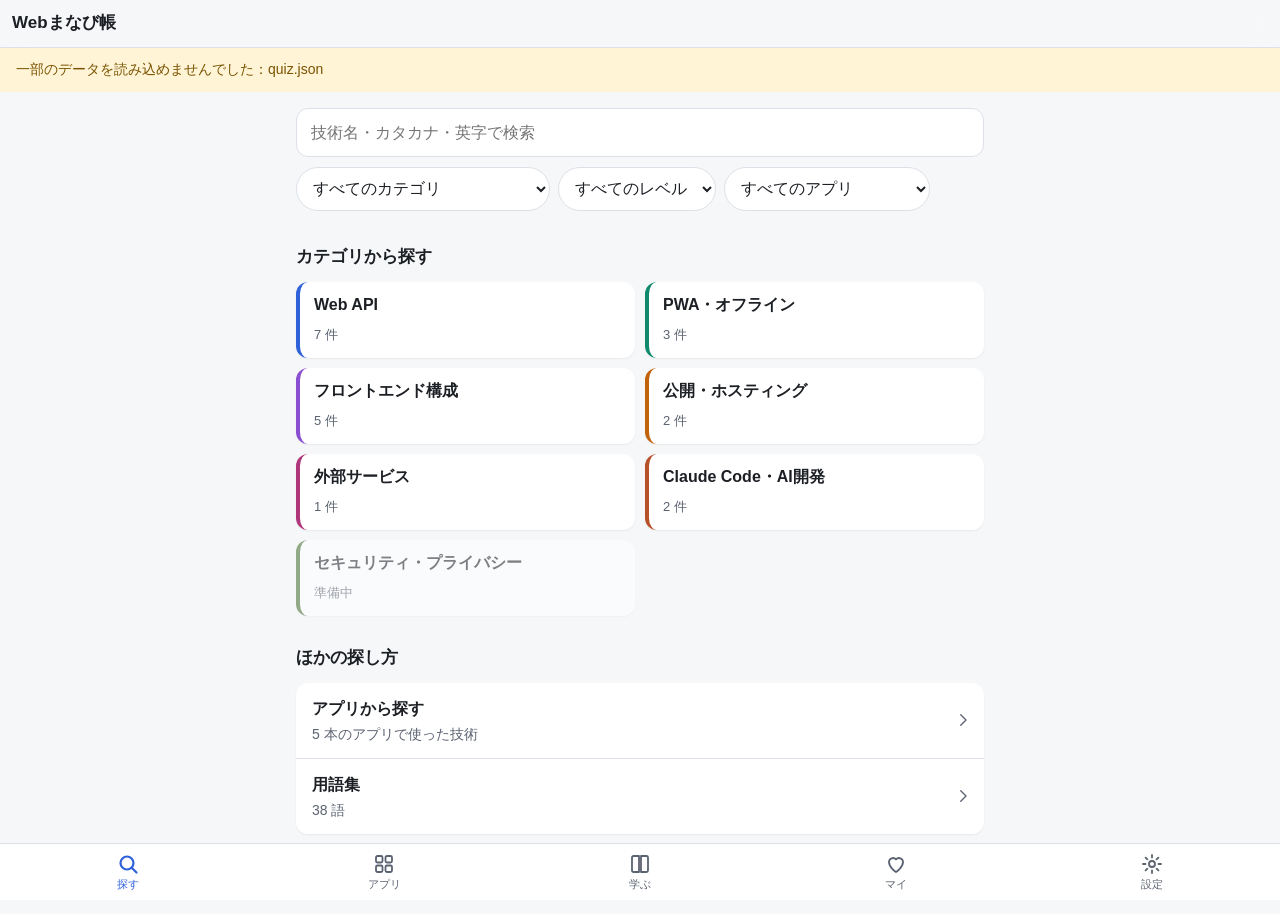
==== index.html @ 824781ec "フェーズ1：検索・詳細画面・アプリ一覧と技術項目20件 - データスキーマ（js/types.js）と data/ の JSON（技術項目20件、アプリ5本、用語38語） - ハッシュルーティング、下" ====
<!DOCTYPE html>
<html lang="ja">
<head>
  <meta charset="UTF-8">
  <meta name="viewport" content="width=device-width, initial-scale=1, viewport-fit=cover">
  <title>Webまなび帳</title>
  <meta name="description" content="自作アプリで使った Web 技術やサービスを、解説とコード例で学ぶ学習用アプリ">
  <meta name="theme-color" content="#f6f7f9" media="(prefers-color-scheme: light)">
  <meta name="theme-color" content="#15171c" media="(prefers-color-scheme: dark)">
  <meta name="color-scheme" content="light dark">
  <link rel="stylesheet" href="./css/app.css">
  <script type="module" src="./js/main.js"></script>
</head>
<body>
  <a class="skip-link" href="#view">本文へ移動</a>
  <header class="topbar">
    <button type="button" id="back" class="topbar-back" hidden aria-label="戻る">
      <svg viewBox="0 0 24 24" class="icon" aria-hidden="true"><path d="M15 5l-7 7 7 7"/></svg>
    </button>
    <h1 id="header-title" class="topbar-title">Webまなび帳</h1>
  </header>
  <div id="banners" class="banners"></div>

  <main id="view" class="view" tabindex="-1">
    <p class="loading">読み込み中…</p>
  </main>

  <nav class="tabbar" aria-label="メインメニュー">
    <a href="#/search" data-tab="search">
      <svg viewBox="0 0 24 24" class="icon" aria-hidden="true"><circle cx="11" cy="11" r="6.5"/><path d="M16 16l4.5 4.5"/></svg>
      <span>探す</span>
    </a>
    <a href="#/apps" data-tab="apps">
      <svg viewBox="0 0 24 24" class="icon" aria-hidden="true"><rect x="4" y="4" width="6.5" height="6.5" rx="1.5"/><rect x="13.5" y="4" width="6.5" height="6.5" rx="1.5"/><rect x="4" y="13.5" width="6.5" height="6.5" rx="1.5"/><rect x="13.5" y="13.5" width="6.5" height="6.5" rx="1.5"/></svg>
      <span>アプリ</span>
    </a>
    <a href="#/learn" data-tab="learn">
      <svg viewBox="0 0 24 24" class="icon" aria-hidden="true"><path d="M4 5.5A1.5 1.5 0 0 1 5.5 4H11v16H5.5A1.5 1.5 0 0 1 4 18.5z"/><path d="M13 4h5.5A1.5 1.5 0 0 1 20 5.5v13a1.5 1.5 0 0 1-1.5 1.5H13z"/></svg>
      <span>学ぶ</span>
    </a>
    <a href="#/my" data-tab="my">
      <svg viewBox="0 0 24 24" class="icon" aria-hidden="true"><path d="M12 20s-7-4.4-7-10a4 4 0 0 1 7-2.6A4 4 0 0 1 19 10c0 5.6-7 10-7 10z"/></svg>
      <span>マイ</span>
    </a>
    <a href="#/settings" data-tab="settings">
      <svg viewBox="0 0 24 24" class="icon" aria-hidden="true"><circle cx="12" cy="12" r="3"/><path d="M12 3v2.5M12 18.5V21M3 12h2.5M18.5 12H21M5.6 5.6l1.8 1.8M16.6 16.6l1.8 1.8M5.6 18.4l1.8-1.8M16.6 7.4l1.8-1.8"/></svg>
      <span>設定</span>
    </a>
  </nav>
</body>
</html>
---- css/app.css ----
/* Webまなび帳 — スタイル
   色はすべて :root の変数で定義し、ダークモードで上書きする。
   タップできる要素は 44px 以上、入力欄の文字は 16px 以上（iOS の自動ズーム対策）。 */

:root {
  color-scheme: light dark;
  --bg: #f6f7f9;
  --surface: #ffffff;
  --surface-2: #eef0f4;
  --text: #1c1f24;
  --text-2: #5b6270;
  --border: #dde1e7;
  --accent: #2f62d8;
  --accent-text: #ffffff;
  --accent-soft: #e5ecfb;
  --warn-bg: #fff4d6;
  --warn-text: #7a5300;
  --stale-bg: #fde8e4;
  --stale-text: #9a2a14;
  --code-bg: #eef0f4;
  --shadow: 0 1px 2px rgba(0, 0, 0, 0.06);
  --cat-web-api: #2f62d8;
  --cat-pwa: #0f8a6b;
  --cat-frontend: #8a4fd0;
  --cat-hosting: #c2620a;
  --cat-service: #b0367a;
  --cat-claude-code: #b8502a;
  --cat-security: #3f6b2a;
  --app-0: #d9483b;
  --app-1: #2f7fd8;
  --app-2: #6a4fd8;
  --app-3: #1f7a4d;
  --app-4: #d0692a;
  --app-5: #5b6270;
  --radius: 12px;
  --tabbar-h: 56px;
  --topbar-h: 48px;
  --font: -apple-system, BlinkMacSystemFont, "Hiragino Sans", "Hiragino Kaku Gothic ProN", "Noto Sans JP", "Segoe UI", "Yu Gothic UI", "Meiryo", sans-serif;
  --mono: ui-monospace, "SF Mono", Menlo, Consolas, "BIZ UDGothic", monospace;
}

@media (prefers-color-scheme: dark) {
  :root {
    --bg: #15171c;
    --surface: #1f2228;
    --surface-2: #2a2e36;
    --text: #e8eaee;
    --text-2: #a4abb8;
    --border: #353a44;
    --accent: #7ea4ff;
    --accent-text: #0e1320;
    --accent-soft: #24304d;
    --warn-bg: #3d3014;
    --warn-text: #f5d37a;
    --stale-bg: #45221b;
    --stale-text: #ffb4a2;
    --code-bg: #2a2e36;
    --shadow: none;
    --cat-web-api: #7ea4ff;
    --cat-pwa: #4fd1a8;
    --cat-frontend: #c49bff;
    --cat-hosting: #ffae5e;
    --cat-service: #ff8cc6;
    --cat-claude-code: #ff9e76;
    --cat-security: #9bd47a;
  }
}

*, *::before, *::after { box-sizing: border-box; }

html {
  -webkit-text-size-adjust: 100%;
  text-size-adjust: 100%;
  font-size: 100%;
}
html[data-font-size="large"] { font-size: 118.75%; }

body {
  margin: 0;
  background: var(--bg);
  color: var(--text);
  font-family: var(--font);
  font-size: 1rem;
  line-height: 1.7;
  -webkit-tap-highlight-color: transparent;
  padding-top: calc(var(--topbar-h) + env(safe-area-inset-top));
  padding-bottom: calc(var(--tabbar-h) + env(safe-area-inset-bottom) + 16px);
}

a { color: var(--accent); }
button, input, select, textarea { font: inherit; color: inherit; }
input, select, textarea { font-size: max(16px, 1rem); }

.icon {
  width: 24px;
  height: 24px;
  fill: none;
  stroke: currentColor;
  stroke-width: 1.8;
  stroke-linecap: round;
  stroke-linejoin: round;
  flex: none;
}

.visually-hidden {
  position: absolute !important;
  width: 1px; height: 1px;
  overflow: hidden;
  clip: rect(0 0 0 0);
  white-space: nowrap;
}

.skip-link {
  position: absolute;
  left: -9999px;
}
.skip-link:focus {
  left: 8px;
  top: calc(env(safe-area-inset-top) + 8px);
  z-index: 100;
  background: var(--surface);
  padding: 8px 12px;
}

/* ---------- 上部バー ---------- */
.topbar {
  position: fixed;
  inset: 0 0 auto 0;
  z-index: 20;
  height: calc(var(--topbar-h) + env(safe-area-inset-top));
  padding: env(safe-area-inset-top) calc(12px + env(safe-area-inset-right)) 0 calc(12px + env(safe-area-inset-left));
  display: flex;
  align-items: center;
  gap: 4px;
  background: color-mix(in srgb, var(--bg) 88%, transparent);
  -webkit-backdrop-filter: blur(12px);
  backdrop-filter: blur(12px);
  border-bottom: 1px solid var(--border);
}
.topbar-title {
  margin: 0;
  font-size: 1.0625rem;
  font-weight: 700;
  white-space: nowrap;
  overflow: hidden;
  text-overflow: ellipsis;
}
.topbar-back {
  width: 44px;
  height: 44px;
  margin-left: -10px;
  display: grid;
  place-items: center;
  border: 0;
  background: none;
  color: var(--accent);
  border-radius: 10px;
  cursor: pointer;
}
.topbar-back[hidden] { display: none; }

.banners {
  position: sticky;
  top: calc(var(--topbar-h) + env(safe-area-inset-top));
  z-index: 15;
}
.banner {
  padding: 10px 16px;
  font-size: 0.875rem;
}
.banner-warn { background: var(--warn-bg); color: var(--warn-text); }

/* ---------- 下部タブバー ---------- */
.tabbar {
  position: fixed;
  inset: auto 0 0 0;
  z-index: 20;
  display: flex;
  padding: 0 env(safe-area-inset-right) env(safe-area-inset-bottom) env(safe-area-inset-left);
  background: color-mix(in srgb, var(--surface) 92%, transparent);
  -webkit-backdrop-filter: blur(12px);
  backdrop-filter: blur(12px);
  border-top: 1px solid var(--border);
}
.tabbar a {
  flex: 1;
  min-height: var(--tabbar-h);
  display: flex;
  flex-direction: column;
  align-items: center;
  justify-content: center;
  gap: 2px;
  color: var(--text-2);
  text-decoration: none;
  font-size: 0.6875rem;
  line-height: 1.2;
}
.tabbar a.active { color: var(--accent); }
.tabbar a.active .icon { stroke-width: 2.2; }

/* ---------- 本文 ---------- */
.view {
  max-width: 720px;
  margin: 0 auto;
  outline: none;
}
.page {
  padding: 16px calc(16px + env(safe-area-inset-right)) 8px calc(16px + env(safe-area-inset-left));
}
.loading, .empty, .muted { color: var(--text-2); }
.loading { padding: 32px 16px; text-align: center; }
.small { font-size: 0.8125rem; }
.lead { color: var(--text-2); margin: 0 0 12px; }

.page-title {
  font-size: 1.5rem;
  line-height: 1.35;
  margin: 4px 0 6px;
  overflow-wrap: anywhere;
}
.section-title {
  font-size: 1.0625rem;
  margin: 28px 0 10px;
}
.group-title {
  font-size: 0.9375rem;
  color: var(--text-2);
  margin: 18px 0 8px;
}
.notice {
  background: var(--warn-bg);
  color: var(--warn-text);
  border-radius: var(--radius);
  padding: 10px 14px;
  font-size: 0.875rem;
}

code {
  font-family: var(--mono);
  font-size: 0.875em;
  background: var(--code-bg);
  border-radius: 5px;
  padding: 0.1em 0.35em;
  overflow-wrap: anywhere;
}

/* ---------- ボタン ---------- */
.btn {
  display: inline-flex;
  align-items: center;
  justify-content: center;
  min-height: 44px;
  padding: 8px 16px;
  border-radius: 10px;
  border: 1px solid var(--border);
  background: var(--surface);
  color: var(--text);
  text-decoration: none;
  font-weight: 600;
  cursor: pointer;
}
.btn-primary {
  background: var(--accent);
  border-color: var(--accent);
  color: var(--accent-text);
}
.btn-block { display: flex; width: 100%; margin-top: 16px; }
.btn:disabled { opacity: 0.5; cursor: default; }

/* ---------- 検索 ---------- */
.search-form { margin: 0 0 10px; }
.search-input {
  width: 100%;
  min-height: 44px;
  padding: 10px 14px;
  border-radius: 12px;
  border: 1px solid var(--border);
  background: var(--surface);
  -webkit-appearance: none;
  appearance: none;
}
.search-input:focus { outline: 2px solid var(--accent); outline-offset: 0; border-color: transparent; }
.filters {
  display: flex;
  gap: 8px;
  overflow-x: auto;
  padding-bottom: 4px;
  scrollbar-width: none;
}
.filters::-webkit-scrollbar { display: none; }
.filter-select {
  flex: none;
  min-height: 44px;
  max-width: 70vw;
  padding: 8px 12px;
  border-radius: 22px;
  border: 1px solid var(--border);
  background: var(--surface);
}
.filter-select.on {
  border-color: var(--accent);
  background: var(--accent-soft);
  color: var(--accent);
}
.result-count { color: var(--text-2); font-size: 0.8125rem; margin: 12px 0 6px; }

/* ---------- 一覧 ---------- */
.list {
  list-style: none;
  margin: 0;
  padding: 0;
  background: var(--surface);
  border-radius: var(--radius);
  box-shadow: var(--shadow);
  overflow: hidden;
}
.list > li + li { border-top: 1px solid var(--border); }
.row {
  display: flex;
  align-items: center;
  gap: 12px;
  min-height: 56px;
  padding: 12px 12px 12px 16px;
  color: inherit;
  text-decoration: none;
}
.row:active { background: var(--surface-2); }
.row-main { flex: 1; min-width: 0; }
.row-title {
  font-weight: 700;
  display: flex;
  flex-wrap: wrap;
  align-items: center;
  gap: 6px;
  overflow-wrap: anywhere;
}
.row-summary {
  color: var(--text-2);
  font-size: 0.875rem;
  line-height: 1.55;
  margin-top: 2px;
  display: -webkit-box;
  -webkit-line-clamp: 2;
  -webkit-box-orient: vertical;
  overflow: hidden;
}
.row-meta {
  display: flex;
  flex-wrap: wrap;
  align-items: center;
  gap: 8px;
  margin-top: 6px;
}
.row-apps { display: inline-flex; gap: 3px; }
.icon-chevron { width: 18px; height: 18px; color: var(--text-2); }

/* ---------- バッジ ---------- */
.badges { display: flex; flex-wrap: wrap; gap: 6px; margin: 6px 0 0; }
.badge {
  display: inline-block;
  font-size: 0.75rem;
  font-weight: 600;
  line-height: 1.5;
  padding: 1px 8px;
  border-radius: 999px;
  white-space: nowrap;
}
.badge-cat {
  color: var(--cat, var(--accent));
  background: color-mix(in srgb, var(--cat, var(--accent)) 12%, transparent);
}
.badge-level { background: var(--surface-2); color: var(--text-2); }
.badge-unverified { background: var(--warn-bg); color: var(--warn-text); }
.badge-stale { background: var(--stale-bg); color: var(--stale-text); }
.cat-web-api { --cat: var(--cat-web-api); }
.cat-pwa { --cat: var(--cat-pwa); }
.cat-frontend { --cat: var(--cat-frontend); }
.cat-hosting { --cat: var(--cat-hosting); }
.cat-service { --cat: var(--cat-service); }
.cat-claude-code { --cat: var(--cat-claude-code); }
.cat-security { --cat: var(--cat-security); }

.chip {
  display: inline-block;
  font-size: 0.75rem;
  padding: 1px 8px;
  border-radius: 6px;
  background: var(--surface-2);
  color: var(--text-2);
}

/* アプリのアイコン（頭文字） */
.app-icon {
  display: inline-grid;
  place-items: center;
  flex: none;
  color: #fff;
  font-weight: 700;
  border-radius: 6px;
  background: var(--app, var(--app-5));
}
.app-icon-sm { width: 20px; height: 20px; font-size: 0.6875rem; border-radius: 5px; }
.app-icon-lg { width: 44px; height: 44px; font-size: 1.25rem; border-radius: 11px; }
.app-color-0 { --app: var(--app-0); }
.app-color-1 { --app: var(--app-1); }
.app-color-2 { --app: var(--app-2); }
.app-color-3 { --app: var(--app-3); }
.app-color-4 { --app: var(--app-4); }
.app-color-5 { --app: var(--app-5); }

/* ---------- カテゴリ ---------- */
.cat-grid {
  list-style: none;
  margin: 0;
  padding: 0;
  display: grid;
  grid-template-columns: repeat(2, minmax(0, 1fr));
  gap: 10px;
}
.cat-card {
  display: flex;
  flex-direction: column;
  justify-content: space-between;
  gap: 4px;
  min-height: 76px;
  padding: 12px 14px;
  border-radius: var(--radius);
  background: var(--surface);
  box-shadow: var(--shadow);
  border-left: 4px solid var(--cat, var(--accent));
  color: inherit;
  text-decoration: none;
}
.cat-card:active { background: var(--surface-2); }
.cat-card.disabled { opacity: 0.55; }
.cat-name { font-weight: 700; line-height: 1.4; }
.cat-count { font-size: 0.8125rem; color: var(--text-2); }

/* ---------- 詳細 ---------- */
.topic-head { margin-bottom: 12px; }
.aka { color: var(--text-2); font-size: 0.875rem; margin: 0; }
.summary {
  font-size: 1.0625rem;
  background: var(--surface);
  border-radius: var(--radius);
  padding: 14px 16px;
  margin: 12px 0 0;
  box-shadow: var(--shadow);
}
.topic-section p { margin: 0 0 10px; }
.bullets { margin: 0; padding-left: 1.3em; }
.bullets li + li { margin-top: 6px; }
.callout {
  margin-top: 14px;
  padding: 12px 14px;
  border-radius: var(--radius);
  background: var(--accent-soft);
}
.callout-title { font-weight: 700; margin: 0 0 4px !important; }
.callout p:last-child { margin-bottom: 0; }

.term {
  display: inline;
  padding: 0;
  border: 0;
  background: none;
  color: var(--accent);
  text-decoration: underline dotted;
  text-underline-offset: 3px;
  cursor: pointer;
  /* 行の中の語なので高さは広げないが、指で押しやすいよう上下にも当たり判定を持たせる */
  position: relative;
}
.term::after {
  content: "";
  position: absolute;
  inset: -10px -2px;
}

.card {
  background: var(--surface);
  border-radius: var(--radius);
  box-shadow: var(--shadow);
  padding: 12px 16px;
}
.app-uses { display: grid; gap: 10px; }
.app-use-head {
  display: inline-flex;
  align-items: center;
  gap: 8px;
  min-height: 44px;
  font-weight: 700;
  color: inherit;
  text-decoration: none;
}
.app-use p:last-child { margin-bottom: 0; }

.links { list-style: none; margin: 0; padding: 0; }
.links li {
  display: flex;
  align-items: center;
  flex-wrap: wrap;
  gap: 8px;
  min-height: 44px;
  padding: 4px 0;
}
.links li + li { border-top: 1px solid var(--border); }
.link-kind {
  flex: none;
  font-size: 0.6875rem;
  font-weight: 700;
  padding: 1px 6px;
  border-radius: 5px;
  background: var(--surface-2);
  color: var(--text-2);
}
.ext-link {
  display: inline-flex;
  align-items: center;
  gap: 4px;
  min-height: 44px;
  overflow-wrap: anywhere;
}
.icon-ext { width: 16px; height: 16px; }

.app-head { display: flex; align-items: center; gap: 12px; }
.app-head .page-title { margin: 0; }

/* ---------- 用語集 ---------- */
.glossary { margin: 0; }
.glossary dt {
  font-weight: 700;
  margin-top: 16px;
  display: flex;
  align-items: baseline;
  gap: 8px;
  flex-wrap: wrap;
}
.reading { font-weight: 400; font-size: 0.8125rem; color: var(--text-2); }
.glossary dd { margin: 4px 0 0; padding-bottom: 12px; border-bottom: 1px solid var(--border); }
.glossary dd p { margin: 0; }
.more { display: inline-flex; align-items: center; min-height: 44px; }

/* ---------- ポップアップ ---------- */
.popup {
  width: min(92vw, 480px);
  max-height: 80vh;
  padding: 0;
  border: 0;
  border-radius: 16px;
  background: var(--surface);
  color: var(--text);
  box-shadow: 0 10px 40px rgba(0, 0, 0, 0.3);
}
.popup::backdrop { background: rgba(0, 0, 0, 0.4); }
.popup-body { padding: 18px 18px 14px; }
.popup-reading { margin: 0; font-size: 0.8125rem; color: var(--text-2); }
.popup-title { margin: 0 0 8px; font-size: 1.25rem; }
.popup-desc { margin: 0 0 14px; }
.popup-actions { display: flex; flex-wrap: wrap; gap: 8px; justify-content: flex-end; }

/* ---------- 設定 ---------- */
.radio-group {
  border: 0;
  margin: 0 0 12px;
  padding: 0;
}
.radio-group legend { font-weight: 700; margin-bottom: 4px; padding: 0; }
.radio {
  display: flex;
  align-items: center;
  gap: 10px;
  min-height: 44px;
  cursor: pointer;
}
.radio input { width: 20px; height: 20px; margin: 0; accent-color: var(--accent); }
.kv {
  display: grid;
  grid-template-columns: auto 1fr;
  gap: 6px 16px;
  margin: 16px 0 0;
  font-size: 0.875rem;
}
.kv dt { color: var(--text-2); }
.kv dd { margin: 0; }
.prose p, .prose li { overflow-wrap: anywhere; }

/* ---------- トースト ---------- */
.toast {
  position: fixed;
  left: 50%;
  bottom: calc(var(--tabbar-h) + env(safe-area-inset-bottom) + 12px);
  z-index: 50;
  max-width: calc(100vw - 32px);
  transform: translate(-50%, 20px);
  opacity: 0;
  pointer-events: none;
  background: var(--text);
  color: var(--bg);
  padding: 10px 16px;
  border-radius: 12px;
  font-size: 0.875rem;
  transition: opacity 0.2s, transform 0.2s;
}
.toast.show { opacity: 1; transform: translate(-50%, 0); }

@media (prefers-reduced-motion: reduce) {
  .toast { transition: none; }
}
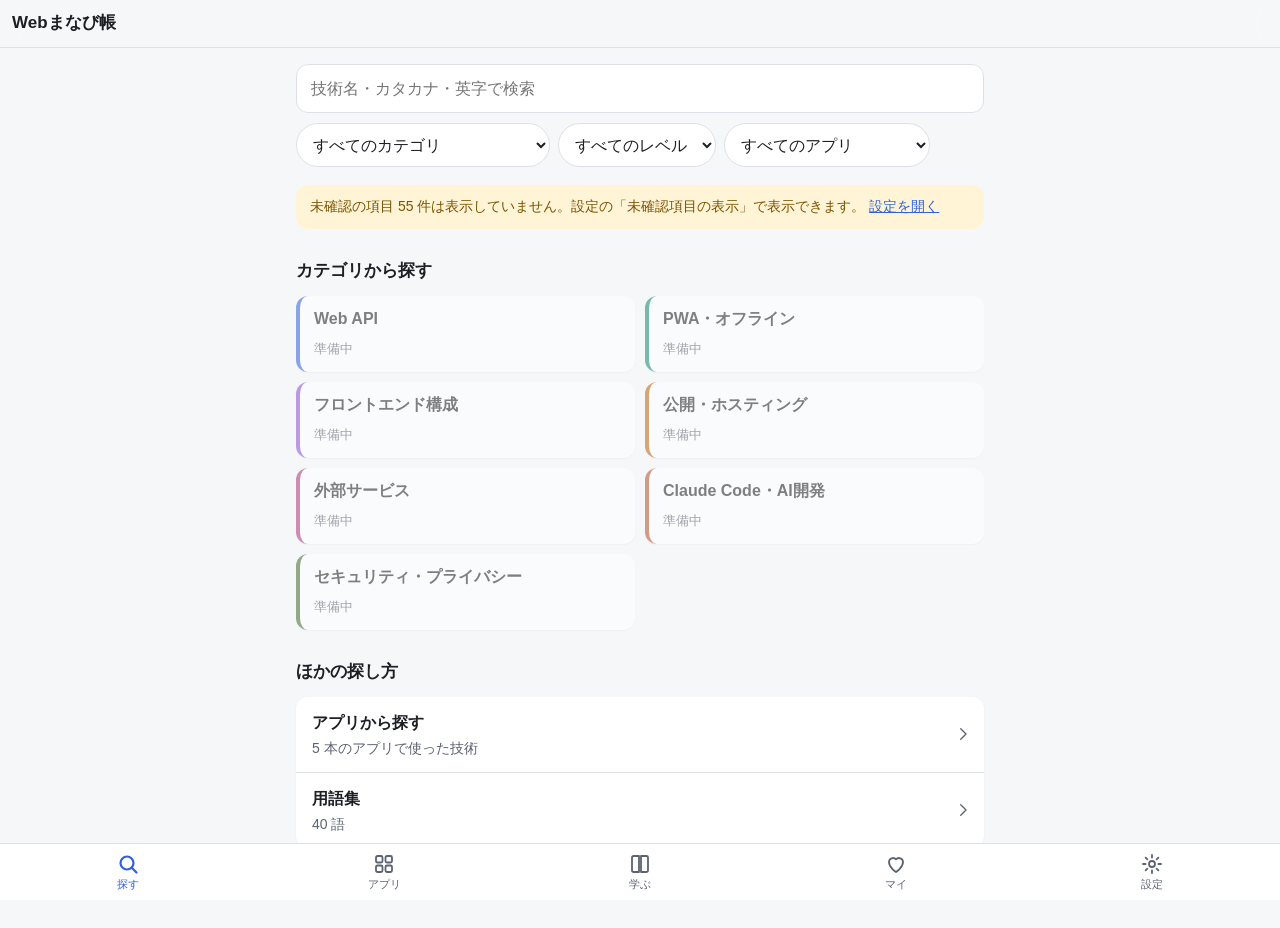
==== commit 3b70b340: "フェーズ4：PWA化、GoatCounter、設定・ヘルプの仕上げ、ミニデモ、技術項目55件 - PWA：manifest.json、sw.js（キャッシュファースト、版付きキャッシュ、更新バナー）、" ====
--- a/index.html
+++ b/index.html
@@ -8,6 +8,14 @@
   <meta name="theme-color" content="#f6f7f9" media="(prefers-color-scheme: light)">
   <meta name="theme-color" content="#15171c" media="(prefers-color-scheme: dark)">
   <meta name="color-scheme" content="light dark">
+  <meta name="format-detection" content="telephone=no">
+  <link rel="manifest" href="./manifest.json">
+  <link rel="icon" href="./icons/icon.svg" type="image/svg+xml">
+  <link rel="apple-touch-icon" href="./icons/icon-180.png">
+  <meta name="mobile-web-app-capable" content="yes">
+  <meta name="apple-mobile-web-app-capable" content="yes">
+  <meta name="apple-mobile-web-app-title" content="Webまなび帳">
+  <meta name="apple-mobile-web-app-status-bar-style" content="default">
   <link rel="stylesheet" href="./css/app.css">
   <script type="module" src="./js/main.js"></script>
 </head>
--- a/css/app.css
+++ b/css/app.css
@@ -18,6 +18,9 @@
   --stale-bg: #fde8e4;
   --stale-text: #9a2a14;
   --code-bg: #eef0f4;
+  --danger: #c62828;
+  --ok: #1f7a4d;
+  --fav: #e0a100;
   --shadow: 0 1px 2px rgba(0, 0, 0, 0.06);
   --cat-web-api: #2f62d8;
   --cat-pwa: #0f8a6b;
@@ -55,6 +58,9 @@
     --stale-bg: #45221b;
     --stale-text: #ffb4a2;
     --code-bg: #2a2e36;
+    --danger: #ff8a80;
+    --ok: #7ee2a8;
+    --fav: #ffd24d;
     --shadow: none;
     --cat-web-api: #7ea4ff;
     --cat-pwa: #4fd1a8;
@@ -67,6 +73,7 @@
 }
 
 *, *::before, *::after { box-sizing: border-box; }
+[hidden] { display: none !important; }
 
 html {
   -webkit-text-size-adjust: 100%;
@@ -484,6 +491,7 @@
   padding: 12px 16px;
 }
 .app-uses { display: grid; gap: 10px; }
+.app-uses > * { min-width: 0; }
 .app-use-head {
   display: inline-flex;
   align-items: center;
@@ -562,7 +570,7 @@
 /* ---------- 設定 ---------- */
 .radio-group {
   border: 0;
-  margin: 0 0 12px;
+  margin: 16px 0 12px;
   padding: 0;
 }
 .radio-group legend { font-weight: 700; margin-bottom: 4px; padding: 0; }
@@ -574,6 +582,8 @@
   cursor: pointer;
 }
 .radio input { width: 20px; height: 20px; margin: 0; accent-color: var(--accent); }
+.check { display: flex; align-items: center; gap: 10px; min-height: 44px; cursor: pointer; }
+.check input { width: 22px; height: 22px; margin: 0; accent-color: var(--accent); }
 .kv {
   display: grid;
   grid-template-columns: auto 1fr;
@@ -584,6 +594,328 @@
 .kv dt { color: var(--text-2); }
 .kv dd { margin: 0; }
 .prose p, .prose li { overflow-wrap: anywhere; }
+
+/* ---------- 詳細：お気に入り・コード抜粋・メモ ---------- */
+.title-row { display: flex; align-items: flex-start; gap: 8px; }
+.title-row .page-title { flex: 1; min-width: 0; }
+.fav-btn {
+  flex: none;
+  width: 44px;
+  height: 44px;
+  margin-right: -8px;
+  border: 0;
+  background: none;
+  font-size: 1.6rem;
+  line-height: 1;
+  color: var(--text-2);
+  cursor: pointer;
+  border-radius: 10px;
+}
+.fav-btn.on { color: var(--fav); }
+
+.snippet {
+  margin: 12px 0 0;
+  border: 1px solid var(--border);
+  border-radius: 10px;
+  overflow: hidden;
+  background: var(--code-bg);
+}
+.snippet-head {
+  display: flex;
+  align-items: center;
+  justify-content: space-between;
+  gap: 8px;
+  padding: 4px 4px 4px 12px;
+  border-bottom: 1px solid var(--border);
+  background: var(--surface-2);
+}
+.snippet-file {
+  font-family: var(--mono);
+  font-size: 0.8125rem;
+  overflow-wrap: anywhere;
+  min-width: 0;
+}
+.snippet-lines { color: var(--text-2); }
+.snippet-code {
+  margin: 0;
+  padding: 10px 12px;
+  overflow-x: auto;
+  -webkit-overflow-scrolling: touch;
+  font-family: var(--mono);
+  font-size: 0.8125rem;
+  line-height: 1.55;
+  tab-size: 2;
+  white-space: pre;
+}
+.snippet-code code {
+  background: none;
+  padding: 0;
+  font-size: inherit;
+  overflow-wrap: normal;
+  -webkit-user-select: text;
+  user-select: text;
+}
+.snippet-foot { padding: 4px 12px 8px; background: var(--surface); }
+.snippet-foot p { margin: 4px 0 0 !important; }
+.snippet-links { display: flex; flex-wrap: wrap; column-gap: 16px; font-size: 0.875rem; }
+.snippet-status { display: block; font-size: 0.8125rem; color: var(--text-2); min-height: 0; }
+.snippet-status:empty { display: none; }
+
+.btn-small { min-height: 44px; padding: 4px 12px; font-size: 0.875rem; white-space: nowrap; flex: none; }
+.btn-danger { background: var(--danger); border-color: var(--danger); color: #fff; }
+.btn-danger-outline { color: var(--danger); border-color: var(--danger); background: transparent; }
+
+.memo-box { display: grid; gap: 4px; }
+.memo {
+  width: 100%;
+  min-height: 7.5em;
+  padding: 10px 12px;
+  border-radius: 10px;
+  border: 1px solid var(--border);
+  background: var(--surface);
+  line-height: 1.6;
+  resize: vertical;
+}
+.memo:focus { outline: 2px solid var(--accent); border-color: transparent; }
+.memo-foot { display: flex; justify-content: space-between; gap: 8px; font-size: 0.8125rem; color: var(--text-2); }
+.memo-preview { white-space: pre-line; }
+
+/* ---------- マイ ---------- */
+.toolbar { display: flex; justify-content: flex-end; margin: 0 0 10px; }
+.edit-row {
+  display: flex;
+  align-items: center;
+  gap: 4px;
+  min-height: 56px;
+  padding: 6px 8px 6px 16px;
+}
+.edit-title { flex: 1; min-width: 0; font-weight: 700; overflow-wrap: anywhere; }
+.icon-btn {
+  flex: none;
+  width: 44px;
+  height: 44px;
+  border: 1px solid var(--border);
+  border-radius: 10px;
+  background: var(--surface);
+  font-size: 1.1rem;
+  cursor: pointer;
+}
+.icon-btn:disabled { opacity: 0.35; cursor: default; }
+.icon-btn.danger { color: var(--danger); }
+
+.form-error {
+  margin: 10px 0 0;
+  padding: 10px 14px;
+  border-radius: var(--radius);
+  background: var(--stale-bg);
+  color: var(--stale-text);
+  font-size: 0.875rem;
+}
+
+/* ---------- 学ぶ：開始画面 ---------- */
+.field { display: grid; gap: 4px; margin: 0 0 8px; }
+.field-label { font-weight: 700; }
+.field-select {
+  width: 100%;
+  min-height: 44px;
+  padding: 8px 12px;
+  border-radius: 10px;
+  border: 1px solid var(--border);
+  background: var(--surface);
+}
+.setup-status {
+  margin: 8px 0 0;
+  padding: 10px 14px;
+  border-radius: var(--radius);
+  background: var(--accent-soft);
+  font-size: 0.9375rem;
+}
+.setup-status.ng { background: var(--warn-bg); color: var(--warn-text); }
+
+.review-card { margin-bottom: 16px; }
+.review-title { font-size: 1rem; margin: 0; }
+.review-count { font-size: 1.75rem; font-weight: 700; margin: 2px 0; }
+.review-actions { display: flex; gap: 8px; flex-wrap: wrap; margin-top: 8px; }
+.review-actions .btn { flex: 1; }
+
+/* ---------- クイズ ---------- */
+.quiz-progress {
+  display: flex;
+  justify-content: space-between;
+  align-items: center;
+  gap: 8px;
+  font-weight: 700;
+}
+.quiz-bar {
+  display: block;
+  width: 100%;
+  height: 6px;
+  margin: 6px 0 12px;
+  -webkit-appearance: none;
+  appearance: none;
+  border: 0;
+  border-radius: 3px;
+  background: var(--surface-2);
+  overflow: hidden;
+}
+.quiz-bar::-webkit-progress-bar { background: var(--surface-2); }
+.quiz-bar::-webkit-progress-value { background: var(--accent); }
+.quiz-bar::-moz-progress-bar { background: var(--accent); }
+.quiz-prompt { margin: 8px 0 4px; color: var(--text-2); }
+.quiz-subject {
+  margin: 0 0 14px;
+  padding: 14px 16px;
+  border-radius: var(--radius);
+  background: var(--surface);
+  box-shadow: var(--shadow);
+  font-size: 1.375rem;
+  font-weight: 700;
+  line-height: 1.4;
+  overflow-wrap: anywhere;
+}
+.quiz-subject.long { font-size: 1rem; font-weight: 400; line-height: 1.7; }
+.choices { display: grid; gap: 8px; }
+.choice {
+  display: flex;
+  align-items: flex-start;
+  gap: 10px;
+  width: 100%;
+  min-height: 52px;
+  padding: 12px 14px;
+  text-align: left;
+  border: 1px solid var(--border);
+  border-radius: 12px;
+  background: var(--surface);
+  line-height: 1.55;
+  cursor: pointer;
+}
+.choice-mark {
+  flex: none;
+  display: inline-grid;
+  place-items: center;
+  width: 24px;
+  height: 24px;
+  border-radius: 50%;
+  background: var(--surface-2);
+  font-size: 0.8125rem;
+  font-weight: 700;
+}
+.choice[aria-disabled="true"] { cursor: default; }
+.choice.correct { border-color: var(--ok, #1f7a4d); background: color-mix(in srgb, var(--ok, #1f7a4d) 14%, var(--surface)); }
+.choice.wrong { border-color: var(--danger); background: color-mix(in srgb, var(--danger) 12%, var(--surface)); }
+.choice.correct .choice-mark { background: var(--ok, #1f7a4d); color: #fff; }
+.choice.wrong .choice-mark { background: var(--danger); color: #fff; }
+.quiz-feedback { margin-top: 14px; }
+.verdict { font-size: 1.25rem; font-weight: 700; margin: 0 0 4px; }
+.verdict.ok, .result-mark.ok { color: var(--ok, #1f7a4d); }
+.verdict.ng, .result-mark.ng { color: var(--danger); }
+.explanation { margin: 0 0 4px; }
+.result-score { font-size: 1.5rem; font-weight: 700; margin: 8px 0 0; }
+.result-mark { flex: none; width: 24px; font-size: 1.25rem; font-weight: 700; text-align: center; }
+
+/* ---------- フラッシュカード ---------- */
+.flashcard {
+  position: relative;
+  min-height: 240px;
+  margin: 4px 0 12px;
+  padding: 20px;
+  display: grid;
+  align-content: center;
+  border-radius: 16px;
+  background: var(--surface);
+  box-shadow: 0 2px 10px rgba(0, 0, 0, 0.12);
+  border: 1px solid var(--border);
+  cursor: pointer;
+  /* 横方向のスワイプは自分で扱い、縦スクロールはブラウザに任せる */
+  touch-action: pan-y;
+  -webkit-user-select: none;
+  user-select: none;
+  transition: transform 0.18s ease-out, opacity 0.18s ease-out, border-color 0.15s;
+}
+.flashcard.is-back { cursor: grab; }
+.flashcard.dragging { transition: none; }
+.flashcard.lean-right { border-color: var(--ok, #1f7a4d); }
+.flashcard.lean-left { border-color: var(--danger); }
+.flashcard.fly-right { transform: translateX(120%) rotate(8deg); opacity: 0; }
+.flashcard.fly-left { transform: translateX(-120%) rotate(-8deg); opacity: 0; }
+.card-face { display: grid; gap: 10px; justify-items: center; text-align: center; }
+.card-face[hidden] { display: none; }
+.card-title { margin: 0; font-size: 1.625rem; font-weight: 700; line-height: 1.35; overflow-wrap: anywhere; }
+.card-hint { margin: 0; color: var(--text-2); font-size: 0.8125rem; }
+.card-back { justify-items: start; text-align: left; }
+.card-back-title { margin: 0; font-weight: 700; color: var(--text-2); }
+.card-summary { margin: 0; font-size: 1.0625rem; }
+.card-apps { margin: 0; color: var(--text-2); font-size: 0.875rem; }
+.card-answers { display: flex; gap: 8px; }
+.card-answers[hidden] { display: none; }
+.card-answers .btn { margin-top: 0; }
+
+/* ---------- 学習状況 ---------- */
+.stat-tiles { display: grid; grid-template-columns: repeat(3, minmax(0, 1fr)); gap: 8px; margin-bottom: 12px; }
+.stat-tile {
+  display: grid;
+  gap: 2px;
+  padding: 10px 12px;
+  border-radius: var(--radius);
+  background: var(--surface);
+  box-shadow: var(--shadow);
+}
+.stat-value { font-size: 1.5rem; font-weight: 700; line-height: 1.2; }
+.stat-label { font-size: 0.75rem; color: var(--text-2); }
+.bars { list-style: none; margin: 0; padding: 0; display: grid; gap: 10px; }
+.bar-row {
+  display: grid;
+  grid-template-columns: minmax(0, 1fr) auto;
+  grid-template-areas: "label value" "track track";
+  gap: 4px 8px;
+}
+.bar-label { grid-area: label; font-weight: 700; font-size: 0.9375rem; }
+.bar-note { margin-left: 8px; font-weight: 400; font-size: 0.75rem; color: var(--text-2); }
+.bar-value { grid-area: value; font-variant-numeric: tabular-nums; }
+.bar-track { grid-area: track; height: 10px; border-radius: 5px; background: var(--surface-2); overflow: hidden; }
+.bar-fill { display: block; height: 100%; border-radius: 5px; background: var(--accent); }
+.bar-fill.cat-fill { background: var(--cat, var(--accent)); }
+
+@media (prefers-reduced-motion: reduce) {
+  .flashcard { transition: none; }
+}
+
+/* ---------- 更新バナー ---------- */
+.banner-update {
+  display: block;
+  width: 100%;
+  min-height: 44px;
+  border: 0;
+  background: var(--accent);
+  color: var(--accent-text);
+  font-weight: 700;
+  text-align: center;
+  cursor: pointer;
+}
+.banner-update:disabled { opacity: 0.8; }
+
+/* ---------- ミニデモ ---------- */
+.demo { display: grid; gap: 10px; }
+.demo p { margin: 0; }
+.demo .btn { justify-self: start; }
+.demo-out:empty { display: none; }
+.demo-buttons { display: flex; flex-wrap: wrap; gap: 8px; }
+.demo-table { border-collapse: collapse; font-size: 0.875rem; width: 100%; }
+.demo-table th, .demo-table td { text-align: left; padding: 4px 8px 4px 0; border-bottom: 1px solid var(--border); }
+.demo-table td { font-variant-numeric: tabular-nums; }
+.demo-preview { display: block; max-width: 100%; max-height: 240px; border-radius: 8px; margin-top: 8px; }
+.demo-canvas {
+  display: block;
+  width: 100%;
+  height: 220px;
+  border: 1px dashed var(--border);
+  border-radius: 10px;
+  background: var(--surface);
+  /* 描く場所だけは、ブラウザのスクロールやズームに使わせない */
+  touch-action: none;
+}
+.demo-chart { margin-top: 8px; }
+.demo-chart-title { font-weight: 700; margin: 0 0 6px !important; }
 
 /* ---------- トースト ---------- */
 .toast {
